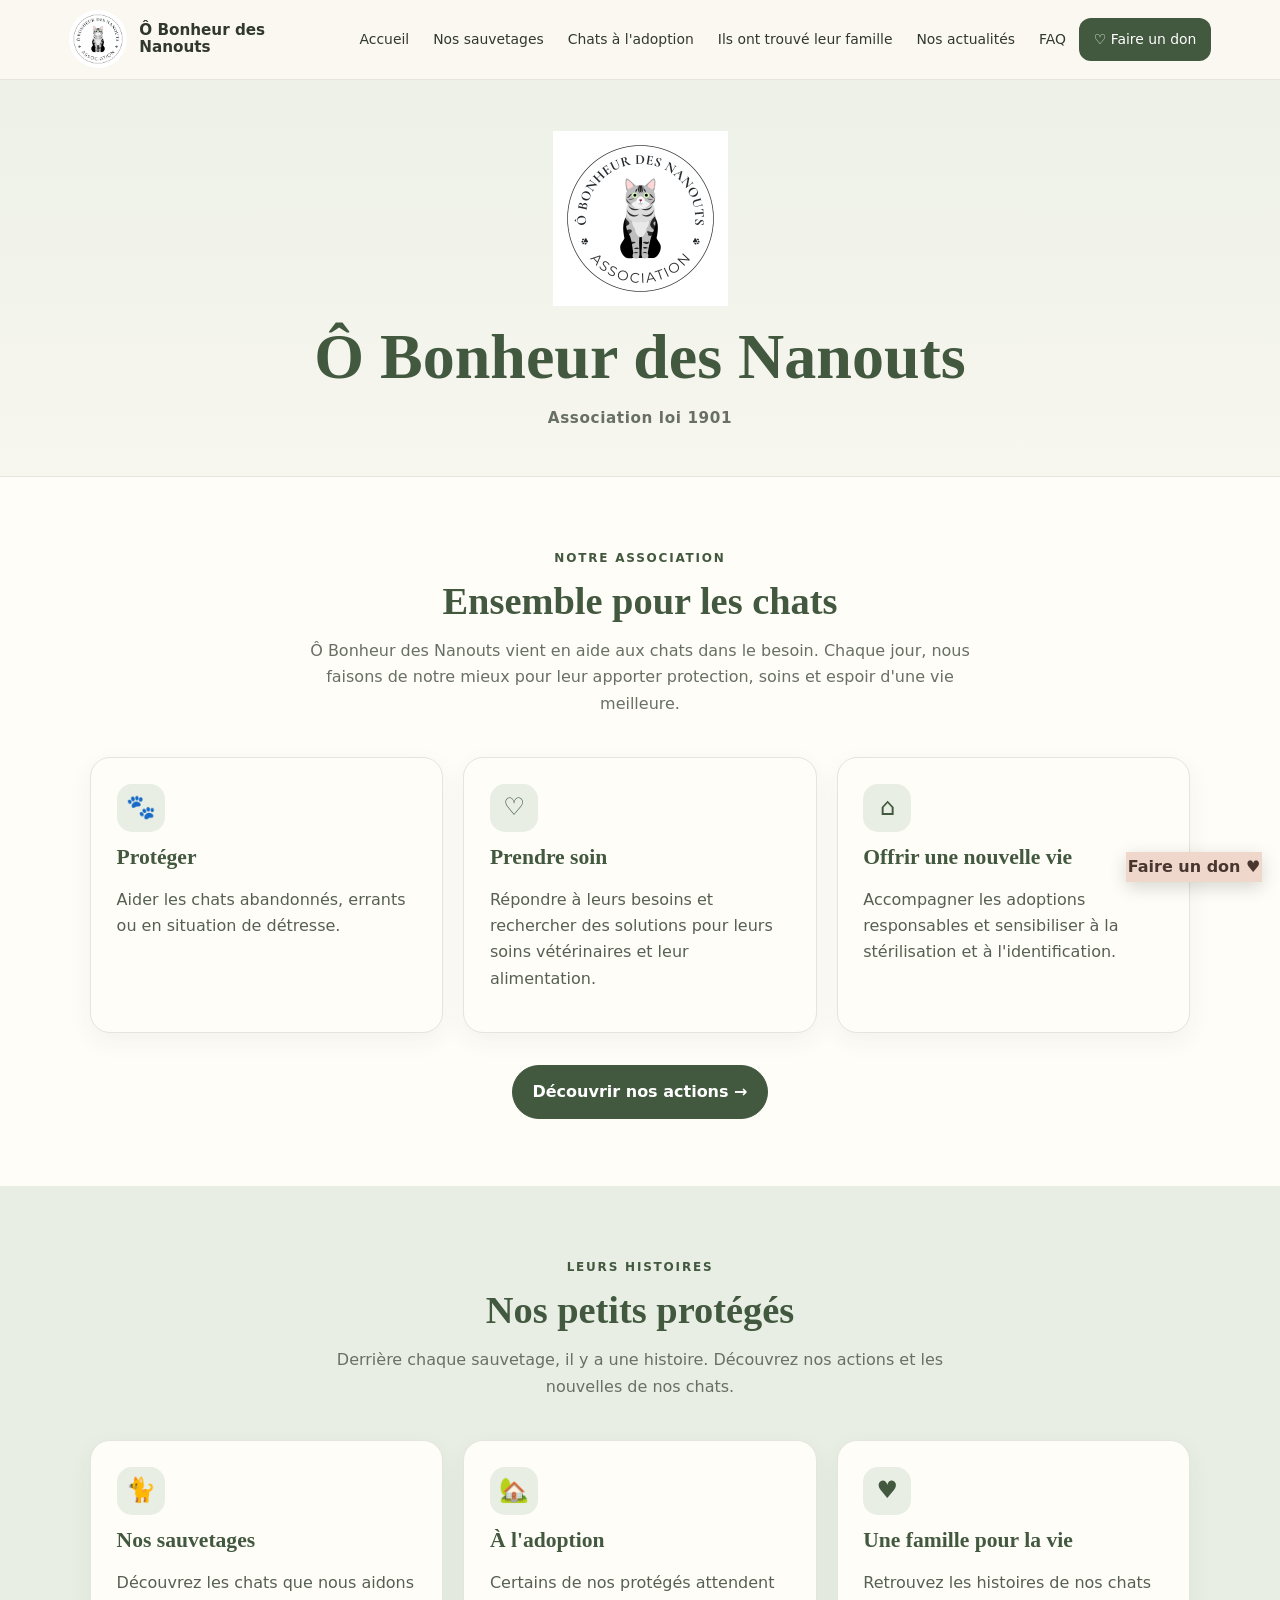
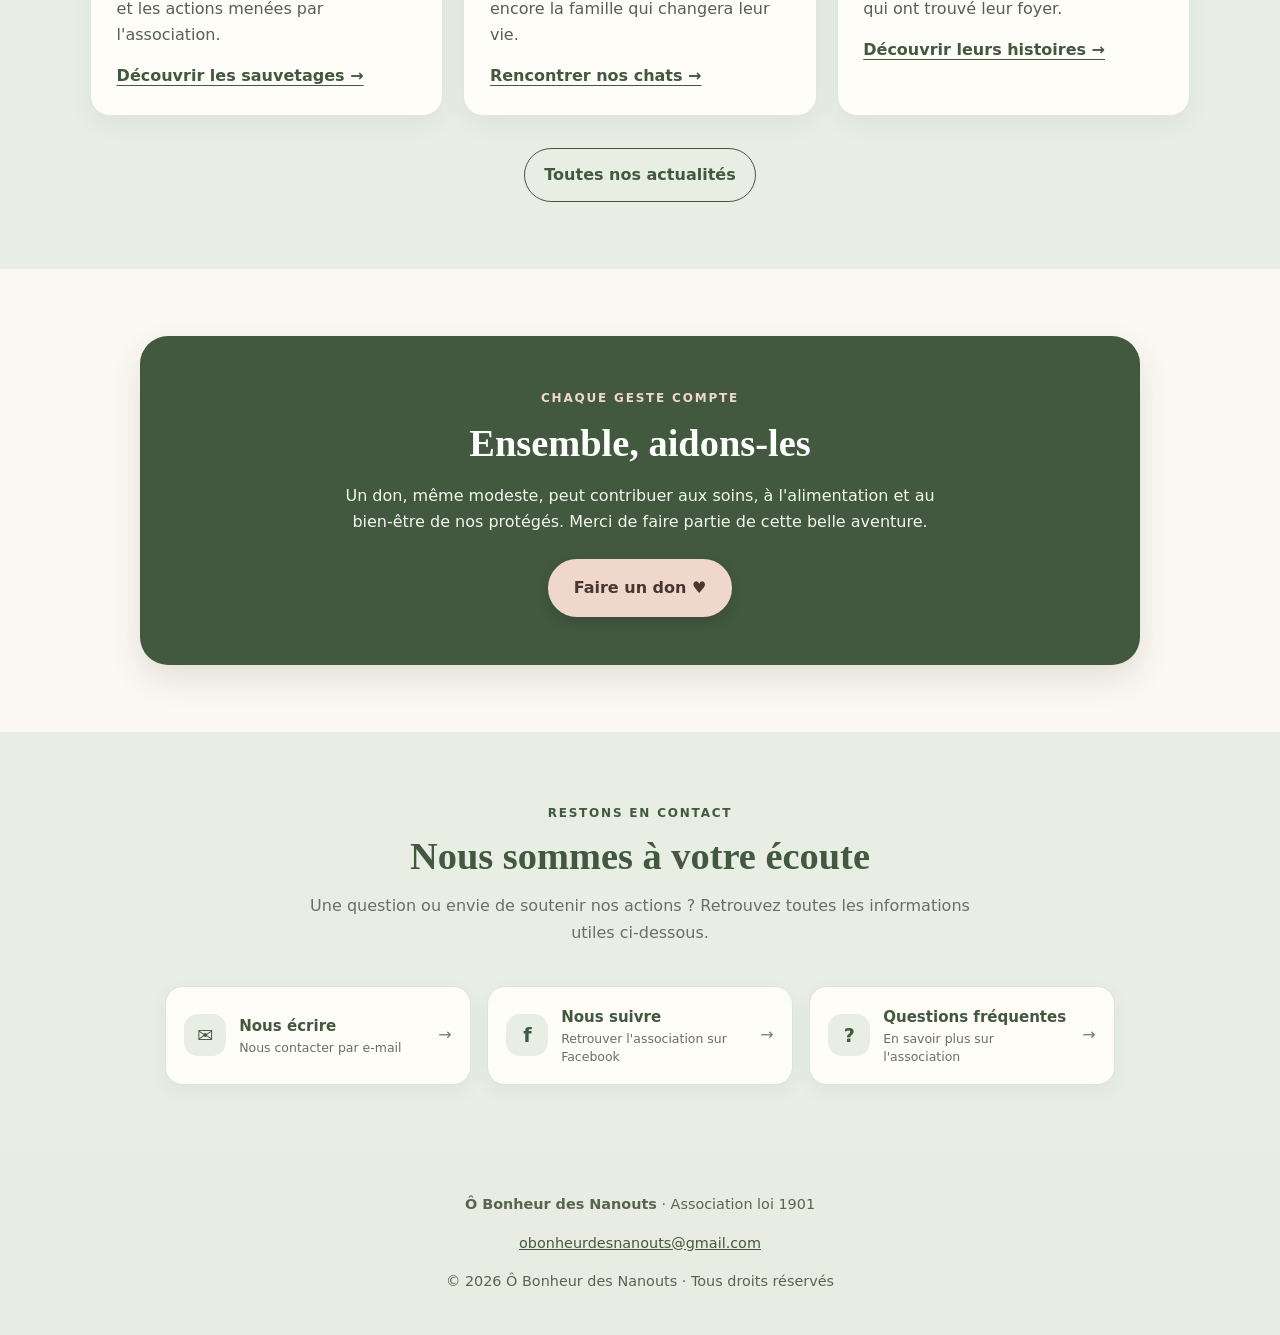
==== index.html @ a9f30c69 "Update index.html" ====
<!DOCTYPE html>
<html lang="fr">
<head>
  <meta charset="UTF-8">
  <meta name="viewport" content="width=device-width, initial-scale=1.0">

  <title>Ô Bonheur des Nanouts | Association loi 1901</title>
  <meta name="description" content="Ô Bonheur des Nanouts, association loi 1901 qui vient en aide aux chats dans le besoin et accompagne les sauvetages et les adoptions.">

  <link rel="stylesheet" href="style.css">

  <!-- Styles réservés à l'intérieur de la page d'accueil -->
  <style>
    /* ACCUEIL */
    #contenu > .hero {
      padding: 3.2rem 1rem 2.8rem;
      background: linear-gradient(180deg, #edf1e7 0%, #f7f6ef 100%);
      border-bottom: 1px solid #e4e5dc;
    }

    #contenu .hero-logo {
      width: min(175px, 42vw);
      aspect-ratio: 1;
      object-fit: contain;
      display: block;
      margin: 0 auto .8rem;
    }

    #contenu .hero h1 {
      margin: .5rem auto .65rem;
    }

    #contenu .association-label {
      margin: 0 auto;
      color: #687064;
      font-size: .95rem;
      font-weight: 600;
      letter-spacing: .04em;
    }

    /* SÉPARATION DES SECTIONS */
    #contenu > #association {
      background: #fffdf8;
    }

    #contenu > .section-soft {
      background: #e8eee4;
    }

    #contenu > .section:not(.section-soft):not(.hero) {
      background: #fbf8f1;
    }

    #contenu > .section {
      position: relative;
      padding: 4.2rem 0;
    }

    /* TITRES */
    #contenu .section-head {
      max-width: 740px;
      margin: 0 auto 2.5rem;
      text-align: center;
    }

    #contenu .section-head h2 {
      margin-top: .45rem;
      margin-bottom: .9rem;
    }

    #contenu .section-head p {
      max-width: 670px;
      margin: 0 auto;
      color: #687064;
    }

    /* CARTES */
    #contenu .grid {
      gap: 1.25rem;
    }

    #contenu .card {
      padding: 1.6rem;
      background: #fffdf8;
      border: 1px solid #e2e6dc;
      border-radius: 20px;
      box-shadow: 0 8px 24px rgba(44, 59, 41, .055);
      transition: transform .2s ease, box-shadow .2s ease;
    }

    #contenu .card:hover {
      transform: translateY(-4px);
      box-shadow: 0 14px 28px rgba(44, 59, 41, .1);
    }

    #contenu .card-icon {
      display: inline-flex;
      align-items: center;
      justify-content: center;
      width: 48px;
      height: 48px;
      margin-bottom: .8rem;
      border-radius: 15px;
      background: #e8eee4;
      color: #42583f;
      font-size: 1.5rem;
    }

    #contenu .card h3 {
      margin-top: 0;
    }

    #contenu .card p {
      margin-bottom: .9rem;
      color: #566052;
    }

    #contenu .card a {
      font-weight: 700;
      text-decoration-thickness: 1px;
      text-underline-offset: 4px;
    }

    /* BOUTONS DES SECTIONS */
    #contenu .actions {
      margin-top: 2rem;
    }

    #contenu .btn {
      text-align: center;
    }

    /* BLOC DES DONS */
    #contenu .donation-box {
      max-width: 1000px;
      margin: 0 auto;
      padding: 3rem 2rem;
      background: #42583f;
      border-radius: 28px;
      box-shadow: 0 14px 32px rgba(44, 59, 41, .12);
    }

    #contenu .donation-box .eyebrow {
      color: #f0d7cc;
    }

    #contenu .donation-box h2 {
      margin-top: .6rem;
      color: #fff;
    }

    #contenu .donation-box p {
      max-width: 650px;
      margin: 0 auto 1.5rem;
      color: #f3f5ef;
    }

    #contenu .donation-box .btn {
      display: inline-flex;
      align-items: center;
      justify-content: center;
      padding: .85rem 1.5rem;
      background: #f0d7cc;
      color: #49372f;
      border: 2px solid #f0d7cc;
      border-radius: 999px;
      font-weight: 800;
      text-decoration: none;
      box-shadow: 0 5px 14px rgba(0, 0, 0, .12);
      transition: background .2s ease, transform .2s ease;
    }

    #contenu .donation-box .btn:hover {
      background: #fff1e9;
      color: #49372f;
      transform: translateY(-2px);
    }

    /* CONTACT */
    #contenu .contact-links {
      display: grid;
      grid-template-columns: repeat(3, minmax(0, 1fr));
      gap: 1rem;
      max-width: 950px;
      margin: 0 auto;
    }

    #contenu .contact-link {
      display: flex;
      align-items: center;
      gap: .8rem;
      min-width: 0;
      padding: 1.15rem;
      background: #fffdf8;
      border: 1px solid #dfe4d9;
      border-radius: 18px;
      color: #30382f;
      text-decoration: none;
      box-shadow: 0 6px 20px rgba(44, 59, 41, .05);
      transition: transform .2s ease, box-shadow .2s ease;
    }

    #contenu .contact-link:hover,
    #contenu .contact-link:focus-visible {
      transform: translateY(-3px);
      box-shadow: 0 12px 25px rgba(44, 59, 41, .1);
    }

    #contenu .contact-icon {
      display: flex;
      align-items: center;
      justify-content: center;
      flex: 0 0 42px;
      width: 42px;
      height: 42px;
      border-radius: 14px;
      background: #e8eee4;
      color: #42583f;
      font-size: 1.2rem;
      font-weight: 800;
    }

    #contenu .contact-text {
      display: flex;
      flex-direction: column;
      min-width: 0;
    }

    #contenu .contact-text strong {
      color: #42583f;
      font-size: .94rem;
    }

    #contenu .contact-text small {
      color: #687064;
      font-size: .78rem;
      line-height: 1.4;
    }

    #contenu .contact-arrow {
      margin-left: auto;
      color: #71866b;
      flex-shrink: 0;
    }

    /* BOUTON DE DON FLOTTANT */
    .floating-donate {
      background: #f0d7cc !important;
      color: #49372f !important;
      border: 2px solid #f0d7cc !important;
      font-weight: 800;
      text-decoration: none;
      box-shadow: 0 5px 18px rgba(0, 0, 0, .16);
    }

    .floating-donate:hover {
      background: #fff1e9 !important;
      color: #49372f !important;
    }

    /* AFFICHAGE SUR TÉLÉPHONE */
    @media (max-width: 750px) {
      #contenu > .section {
        padding: 3.2rem 0;
      }

      #contenu .section-head {
        margin-bottom: 1.8rem;
      }

      #contenu .contact-links {
        grid-template-columns: 1fr;
        max-width: 480px;
      }

      #contenu .contact-link {
        padding: 1rem;
      }

      #contenu .donation-box {
        padding: 2rem 1.1rem;
        border-radius: 22px;
      }

      #contenu .card {
        padding: 1.3rem;
      }
    }

    @media (prefers-reduced-motion: reduce) {
      #contenu .card,
      #contenu .contact-link,
      #contenu .donation-box .btn {
        transition: none;
      }
    }
  </style>
</head>

<body>

  <a class="skip-link" href="#contenu">Aller au contenu</a>

  <!-- EN-TÊTE EXISTANT -->
  <header class="site-header">
    <div class="header-inner">

      <a class="brand" href="index.html" aria-label="Accueil Ô Bonheur des Nanouts">
        <img src="images/logo.png" alt="Logo Ô Bonheur des Nanouts">
        <span>Ô Bonheur des Nanouts</span>
      </a>

      <button
        class="nav-toggle"
        type="button"
        aria-label="Ouvrir le menu"
        aria-expanded="false"
        aria-controls="menu-principal">
        ☰ Menu
      </button>

      <nav class="main-nav" id="menu-principal" aria-label="Menu principal">
        <a href="index.html" aria-current="page">Accueil</a>
        <a href="sauvetages.html">Nos sauvetages</a>
        <a href="adoption.html">Chats à l'adoption</a>
        <a href="familles.html">Ils ont trouvé leur famille</a>
        <a href="actualites.html">Nos actualités</a>
        <a href="faq.html">FAQ</a>
 <a class="nav-donate" href="faire-un-don.html">♡ Faire un don</a>
      </nav>

    </div>
  </header>

  <!-- CONTENU DE LA PAGE D'ACCUEIL -->
  <main id="contenu">

    <!-- ACCUEIL -->
    <section class="hero">
      <div class="container">

        <img
          class="hero-logo"
          src="images/logo.png"
          alt="Logo de Ô Bonheur des Nanouts">

        <h1>Ô Bonheur des Nanouts</h1>

        <p class="association-label">Association loi 1901</p>

      </div>
    </section>

    <!-- PRÉSENTATION -->
    <section class="section" id="association">
      <div class="container">

        <div class="section-head">
          <span class="eyebrow">Notre association</span>
          <h2>Ensemble pour les chats</h2>
          <p>
            Ô Bonheur des Nanouts vient en aide aux chats dans le besoin.
            Chaque jour, nous faisons de notre mieux pour leur apporter
            protection, soins et espoir d'une vie meilleure.
          </p>
        </div>

        <div class="grid">

          <article class="card">
            <div class="card-icon" aria-hidden="true">🐾</div>
            <h3>Protéger</h3>
            <p>
              Aider les chats abandonnés, errants ou en situation de détresse.
            </p>
          </article>

          <article class="card">
            <div class="card-icon" aria-hidden="true">♡</div>
            <h3>Prendre soin</h3>
            <p>
              Répondre à leurs besoins et rechercher des solutions pour
              leurs soins vétérinaires et leur alimentation.
            </p>
          </article>

          <article class="card">
            <div class="card-icon" aria-hidden="true">⌂</div>
            <h3>Offrir une nouvelle vie</h3>
            <p>
              Accompagner les adoptions responsables et sensibiliser
              à la stérilisation et à l'identification.
            </p>
          </article>

        </div>

        <div class="actions">
          <a class="btn btn-primary" href="sauvetages.html">
            Découvrir nos actions →
          </a>
        </div>

      </div>
    </section>

    <!-- NOS CHATS -->
    <section class="section section-soft">
      <div class="container">

        <div class="section-head">
          <span class="eyebrow">Leurs histoires</span>
          <h2>Nos petits protégés</h2>
          <p>
            Derrière chaque sauvetage, il y a une histoire.
            Découvrez nos actions et les nouvelles de nos chats.
          </p>
        </div>

        <div class="grid">

          <article class="card">
            <div class="card-icon" aria-hidden="true">🐈</div>
            <h3>Nos sauvetages</h3>
            <p>
              Découvrez les chats que nous aidons et les actions
              menées par l'association.
            </p>
            <a href="sauvetages.html">Découvrir les sauvetages →</a>
          </article>

          <article class="card">
            <div class="card-icon" aria-hidden="true">🏡</div>
            <h3>À l'adoption</h3>
            <p>
              Certains de nos protégés attendent encore la famille
              qui changera leur vie.
            </p>
            <a href="adoption.html">Rencontrer nos chats →</a>
          </article>

          <article class="card">
            <div class="card-icon" aria-hidden="true">♥</div>
            <h3>Une famille pour la vie</h3>
            <p>
              Retrouvez les histoires de nos chats qui ont trouvé
              leur foyer.
            </p>
            <a href="familles.html">Découvrir leurs histoires →</a>
          </article>

        </div>

        <div class="actions">
          <a class="btn btn-secondary" href="actualites.html">
            Toutes nos actualités
          </a>
        </div>

      </div>
    </section>

    <!-- DONS -->
    <section class="section">
      <div class="container">

        <div class="donation-box">
          <span class="eyebrow">Chaque geste compte</span>

          <h2>Ensemble, aidons-les</h2>

          <p>
            Un don, même modeste, peut contribuer aux soins,
            à l'alimentation et au bien-être de nos protégés.
            Merci de faire partie de cette belle aventure.
          </p>

          <a class="btn" href="faire-un-don.html">
            Faire un don ♥
          </a>
        </div>

      </div>
    </section>

    <!-- CONTACT -->
    <section class="section section-soft" id="contact">
      <div class="container">

        <div class="section-head">
          <span class="eyebrow">Restons en contact</span>
          <h2>Nous sommes à votre écoute</h2>
          <p>
            Une question ou envie de soutenir nos actions ?
            Retrouvez toutes les informations utiles ci-dessous.
          </p>
        </div>

        <div class="contact-links">

          <a class="contact-link" href="mailto:obonheurdesnanouts@gmail.com">
            <span class="contact-icon" aria-hidden="true">✉</span>
            <span class="contact-text">
              <strong>Nous écrire</strong>
              <small>Nous contacter par e-mail</small>
            </span>
            <span class="contact-arrow" aria-hidden="true">→</span>
          </a>

          <a
            class="contact-link"
            href="https://www.facebook.com/share/19uXb3B98p/"
            target="_blank"
            rel="noopener noreferrer">
            <span class="contact-icon" aria-hidden="true">f</span>
            <span class="contact-text">
              <strong>Nous suivre</strong>
              <small>Retrouver l'association sur Facebook</small>
            </span>
            <span class="contact-arrow" aria-hidden="true">→</span>
          </a>

          <a class="contact-link" href="faq.html">
            <span class="contact-icon" aria-hidden="true">?</span>
            <span class="contact-text">
              <strong>Questions fréquentes</strong>
              <small>En savoir plus sur l'association</small>
            </span>
            <span class="contact-arrow" aria-hidden="true">→</span>
          </a>

        </div>

      </div>
    </section>

  </main>

  <!-- PIED DE PAGE EXISTANT -->
  <footer class="site-footer">
    <div class="footer-inner">

      <p>
        <strong>Ô Bonheur des Nanouts</strong> · Association loi 1901
      </p>

      <p>
        <a href="mailto:obonheurdesnanouts@gmail.com">
          obonheurdesnanouts@gmail.com
        </a>
      </p>

      <p>
        © <span id="annee"></span> Ô Bonheur des Nanouts · Tous droits réservés
      </p>

    </div>
  </footer>

  <!-- BOUTON DE DON FLOTTANT -->
  <a class="floating-donate" href="faire-un-don.html">
    Faire un don ♥
  </a>

  <!-- SCRIPTS EXISTANTS -->
  <script src="script.js"></script>

 

</body>
</html>
---- style.css ----
:root{--sage:#71866b;--sage-dark:#42583f;--sage-light:#e8eee4;--cream:#fbf8f1;--paper:#fffdf8;--ink:#30382f;--muted:#687064;--rose:#d8b9aa;--line:#e4e5dc;--shadow:0 12px 35px rgba(44,59,41,.08);--radius:22px}
*{box-sizing:border-box}html{scroll-behavior:smooth;scroll-padding-top:100px}body{margin:0;background:var(--cream);color:var(--ink);font-family:system-ui,-apple-system,BlinkMacSystemFont,"Segoe UI",sans-serif;line-height:1.65}a{color:var(--sage-dark)}img{max-width:100%;height:auto}button,a{ -webkit-tap-highlight-color:transparent}.skip-link{position:absolute;left:-9999px;top:auto}.skip-link:focus{left:1rem;top:1rem;z-index:999;background:white;padding:.7rem}
.site-header{position:sticky;top:0;z-index:100;background:rgba(251,248,241,.96);backdrop-filter:blur(12px);border-bottom:1px solid var(--line)}.header-inner{max-width:1180px;margin:auto;padding:.65rem 1.2rem;display:flex;align-items:center;gap:1rem;justify-content:space-between}.brand{display:flex;align-items:center;gap:.75rem;text-decoration:none;color:var(--ink);font-weight:800;min-width:0}.brand img{width:58px;height:58px;object-fit:contain;border-radius:50%}.brand span{line-height:1.15;font-size:.95rem;max-width:180px}.nav-toggle{display:none;border:1px solid var(--line);background:var(--paper);padding:.6rem .8rem;border-radius:12px;font-size:1rem;color:var(--ink)}.main-nav{display:flex;align-items:center;gap:.2rem;flex-wrap:wrap;justify-content:flex-end}.main-nav a{font-size:.87rem;text-decoration:none;color:var(--ink);padding:.55rem .65rem;border-radius:12px;white-space:nowrap}.main-nav a:hover,.main-nav a:focus{background:var(--sage-light);color:var(--sage-dark)}.main-nav .nav-donate{background:var(--sage-dark);color:white;padding:.65rem .9rem}.main-nav .nav-donate:hover{background:var(--sage)}
main{min-height:60vh}.container{width:min(1100px,calc(100% - 2.4rem));margin-inline:auto}.hero{text-align:center;padding:4.2rem 1rem 3.4rem;background:radial-gradient(ellipse at top,#eef1e7 0%,var(--cream) 67%)}.hero-logo{width:min(210px,48vw);aspect-ratio:1;object-fit:contain;margin:0 auto 1rem;display:block}.eyebrow{text-transform:uppercase;letter-spacing:.15em;font-size:.75rem;font-weight:800;color:var(--sage-dark)}h1,h2,h3{line-height:1.2;color:var(--sage-dark);font-family:Georgia,"Times New Roman",serif}h1{font-size:clamp(2.2rem,5vw,4.1rem);margin:.55rem auto 1rem;max-width:900px}h2{font-size:clamp(1.7rem,3vw,2.5rem);margin:0 0 1rem}h3{font-size:1.35rem;margin:.3rem 0 .7rem}.tagline{font-family:Georgia,serif;font-size:clamp(1.1rem,2vw,1.45rem);font-style:italic;color:#6b7863;margin:0 auto 1rem}.lead{font-size:1.08rem;max-width:760px;margin:0 auto 1.5rem;color:#515b4e}.actions{display:flex;gap:.8rem;justify-content:center;flex-wrap:wrap}.btn{display:inline-flex;align-items:center;justify-content:center;gap:.45rem;text-decoration:none;border:1px solid var(--sage-dark);border-radius:999px;padding:.8rem 1.2rem;font-weight:750;transition:transform .2s,background .2s;cursor:pointer}.btn:hover{transform:translateY(-2px)}.btn-primary{background:var(--sage-dark);color:white}.btn-primary:hover{background:var(--sage)}.btn-secondary{background:transparent;color:var(--sage-dark)}.section{padding:4rem 0}.section-soft{background:#f0f1e8}.section-head{text-align:center;max-width:760px;margin:0 auto 2rem}.section-head p{color:var(--muted)}.grid{display:grid;grid-template-columns:repeat(3,minmax(0,1fr));gap:1.2rem}.card{background:var(--paper);border:1px solid var(--line);border-radius:var(--radius);padding:1.35rem;box-shadow:var(--shadow);min-width:0}.card p{color:#566052}.card-icon{font-size:1.7rem;margin-bottom:.35rem}.paw-divider{text-align:center;color:#a5b19c;letter-spacing:.7rem;font-size:1.1rem;padding:0 0 1.1rem}.split{display:grid;grid-template-columns:1.05fr .95fr;gap:2rem;align-items:center}.highlight{background:var(--sage-light);border-radius:var(--radius);padding:2rem}.donation-box{background:var(--sage-dark);color:white;padding:2.4rem;border-radius:28px;text-align:center}.donation-box h2,.donation-box h3{color:white}.donation-box p{max-width:720px;margin:0 auto 1.2rem;color:#f3f5ef}.donation-box .btn-primary{background:#fff;color:var(--sage-dark);border-color:#fff}.note{font-size:.9rem;color:var(--muted)}.placeholder{border:1px dashed #b7c1ae;border-radius:16px;padding:1.2rem;background:#f8f8f1;color:#65715e;text-align:center}.partner-grid{display:grid;grid-template-columns:repeat(4,1fr);gap:1rem}.partner-placeholder{border:1px dashed #b7c1ae;border-radius:16px;background:var(--paper);min-height:115px;display:grid;place-items:center;text-align:center;padding:1rem;color:#778270}.page-hero{padding:3.2rem 0 2.3rem;text-align:center;background:linear-gradient(180deg,#edf1e7,var(--cream))}.page-hero h1{font-size:clamp(2.1rem,4vw,3.2rem)}.content{max-width:900px;margin:auto}.content p{margin:.75rem 0}.cat-grid{display:grid;grid-template-columns:repeat(3,minmax(0,1fr));gap:1.2rem}.cat-card{background:var(--paper);border:1px solid var(--line);border-radius:22px;overflow:hidden;box-shadow:var(--shadow)}.cat-photo{width:100%;aspect-ratio:4/3;object-fit:cover;background:#edf0e7;display:grid;place-items:center;color:#75816e}.cat-photo.placeholder-photo{display:flex;align-items:center;justify-content:center;font-size:3rem}.cat-body{padding:1.2rem}.status{display:inline-block;border-radius:999px;padding:.25rem .7rem;font-size:.78rem;font-weight:800;background:#e5eee1;color:#3f663a}.status.pending{background:#f7edda;color:#866127}.status.adopted{background:#f2e4df;color:#80574b}.cat-actions{display:flex;gap:.5rem;flex-wrap:wrap;margin-top:1rem}.cat-actions .btn{font-size:.86rem;padding:.6rem .85rem}.story{display:grid;grid-template-columns:220px 1fr;gap:1.3rem;align-items:start;margin:1.3rem 0;padding:1.3rem;background:var(--paper);border:1px solid var(--line);border-radius:22px}.story .cat-photo{border-radius:15px}.story blockquote{margin:1rem 0 0;border-left:3px solid var(--rose);padding-left:1rem;color:var(--sage-dark);font-style:italic}.news-card{margin:1rem 0;padding:1.3rem 1.4rem;border-radius:18px;background:var(--paper);border:1px solid var(--line)}.news-date{font-size:.8rem;text-transform:uppercase;letter-spacing:.08em;color:var(--sage)}.faq details{background:var(--paper);border:1px solid var(--line);border-radius:15px;padding:1rem 1.2rem;margin:.7rem 0}.faq summary{font-weight:750;cursor:pointer;color:var(--sage-dark)}.faq details p{margin-bottom:0}.contact-list{display:flex;gap:.8rem;flex-wrap:wrap;justify-content:center}.site-footer{background:#e9ece2;padding:1.7rem 1rem;text-align:center;color:#596452;font-size:.9rem}.site-footer a{color:var(--sage-dark)}.footer-inner{max-width:1100px;margin:auto}.floating-donate{position:fixed;right:1.1rem;bottom:1.1rem;z-index:90;box-shadow:0 8px 22px rgba(35,53,32,.24);background:var(--sage-dark);color:white;border:2px solid rgba(255,255,255,.8)}.reveal{opacity:0;transform:translateY(12px);transition:opacity .65s ease,transform .65s ease}.reveal.visible{opacity:1;transform:none}.photo-modal{position:fixed;inset:0;z-index:200;background:rgba(20,27,19,.88);display:none;align-items:center;justify-content:center;padding:2rem}.photo-modal.open{display:flex}.photo-modal img{max-width:min(100%,1000px);max-height:85vh;object-fit:contain;border-radius:12px}.photo-modal button{position:absolute;top:1rem;right:1rem;background:white;border:0;border-radius:50%;width:44px;height:44px;font-size:1.5rem;cursor:pointer}.mobile-only{display:none}
@media(max-width:1050px){.header-inner{flex-wrap:wrap}.nav-toggle{display:block;margin-left:auto}.main-nav{display:none;width:100%;flex-direction:column;align-items:stretch;padding:.4rem 0 .6rem}.main-nav.open{display:flex}.main-nav a{padding:.75rem 1rem}.brand span{max-width:220px}.grid{grid-template-columns:repeat(2,minmax(0,1fr))}}
@media(max-width:700px){.container{width:min(100% - 1.3rem,1100px)}.hero{padding:3rem .7rem 2.6rem}.section{padding:3rem 0}.grid,.cat-grid,.split{grid-template-columns:1fr}.partner-grid{grid-template-columns:repeat(2,1fr)}.story{grid-template-columns:1fr}.story .cat-photo{max-width:100%;aspect-ratio:16/9}.brand img{width:48px;height:48px}.brand span{font-size:.85rem;max-width:170px}.floating-donate{right:.65rem;bottom:.65rem;padding:.72rem 1rem}.donation-box{padding:1.6rem 1rem}.section-head{text-align:left}.section-head.center{text-align:center}}
@media(prefers-reduced-motion:reduce){html{scroll-behavior:auto}.reveal{opacity:1;transform:none;transition:none}*{transition:none!important}}
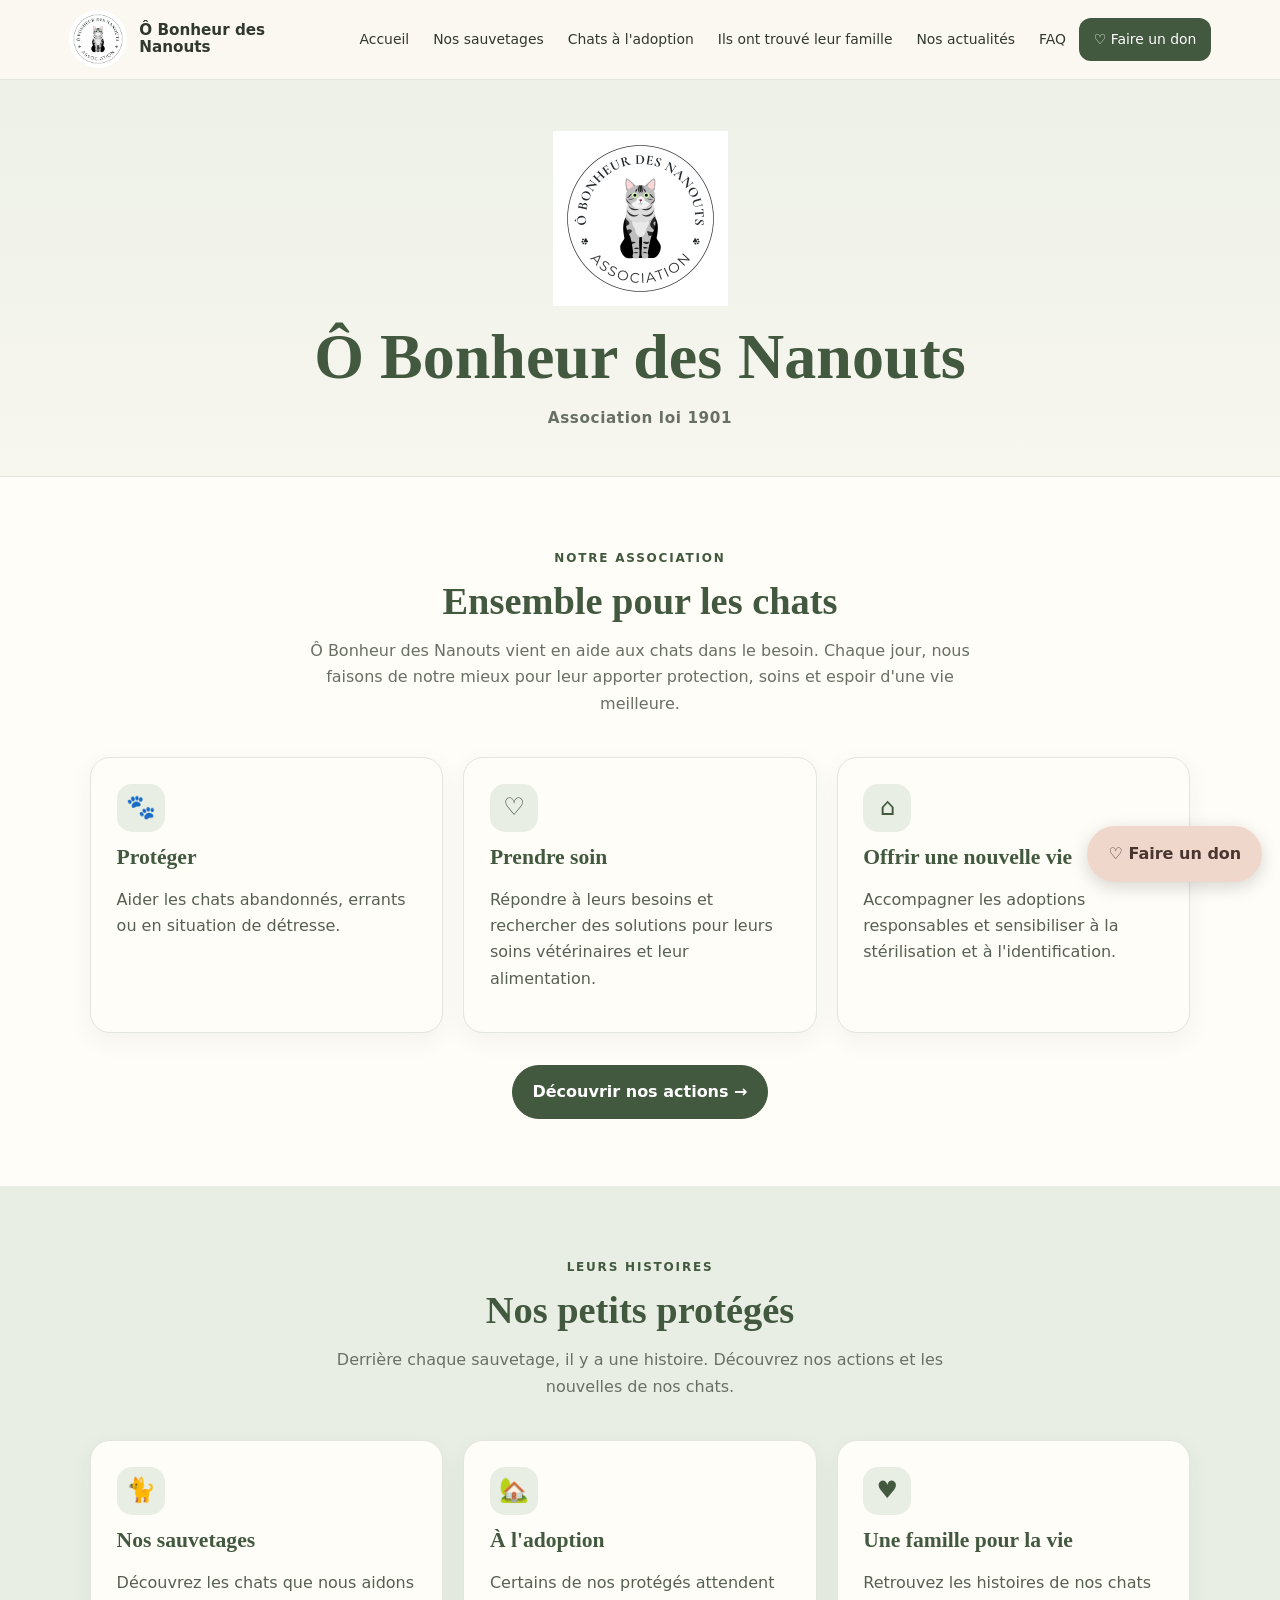
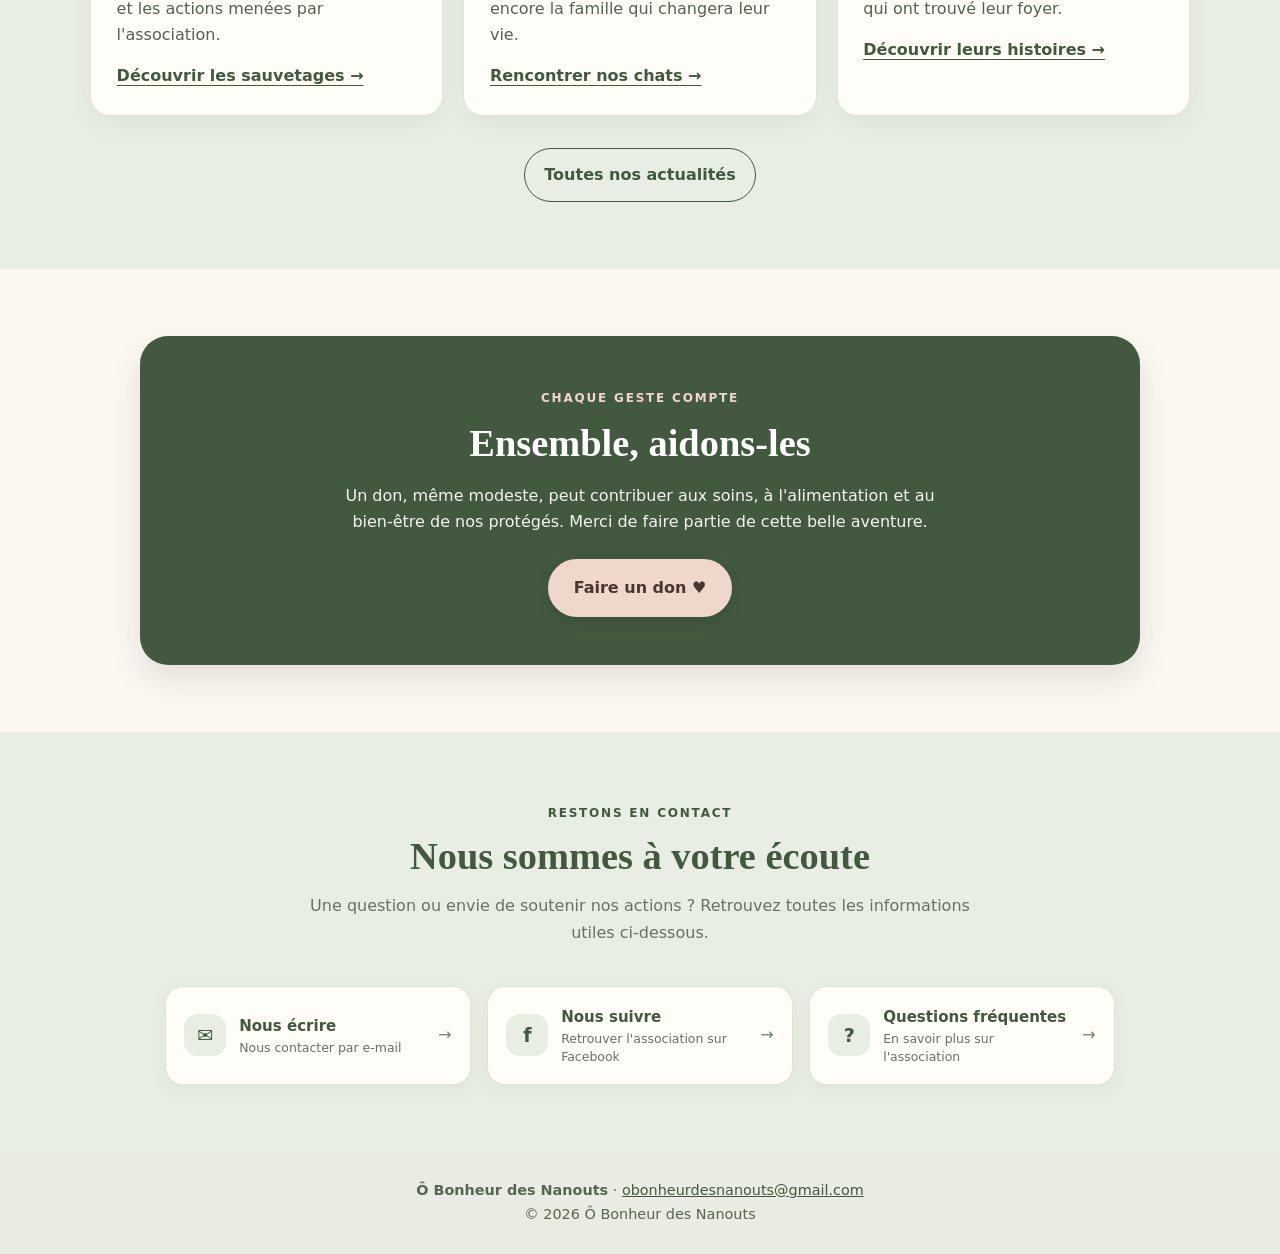
==== commit 88830a74: "Update footer and add donation button" ====
--- a/index.html
+++ b/index.html
@@ -538,30 +538,9 @@
   </main>
 
   <!-- PIED DE PAGE EXISTANT -->
-  <footer class="site-footer">
-    <div class="footer-inner">
-
-      <p>
-        <strong>Ô Bonheur des Nanouts</strong> · Association loi 1901
-      </p>
-
-      <p>
-        <a href="mailto:obonheurdesnanouts@gmail.com">
-          obonheurdesnanouts@gmail.com
-        </a>
-      </p>
-
-      <p>
-        © <span id="annee"></span> Ô Bonheur des Nanouts · Tous droits réservés
-      </p>
-
-    </div>
-  </footer>
-
-  <!-- BOUTON DE DON FLOTTANT -->
-  <a class="floating-donate" href="faire-un-don.html">
-    Faire un don ♥
-  </a>
+<footer class="site-footer"><div class="footer-inner"><strong>Ô Bonheur des Nanouts</strong> · <a href="mailto:obonheurdesnanouts@gmail.com">obonheurdesnanouts@gmail.com</a><br><span>© <span id="year">2026</span> Ô Bonheur des Nanouts</span></div></footer>
+<a class="btn floating-donate" href="faire-un-don.html" aria-label="Faire un don">♡ Faire un don</a>
+<div class="photo-modal" aria-hidden="true" role="dialog" aria-label="Photo agrandie"><button type="button" aria-label="Fermer la photo">×</button><img src="" alt=""></div>
 
   <!-- SCRIPTS EXISTANTS -->
   <script src="script.js"></script>
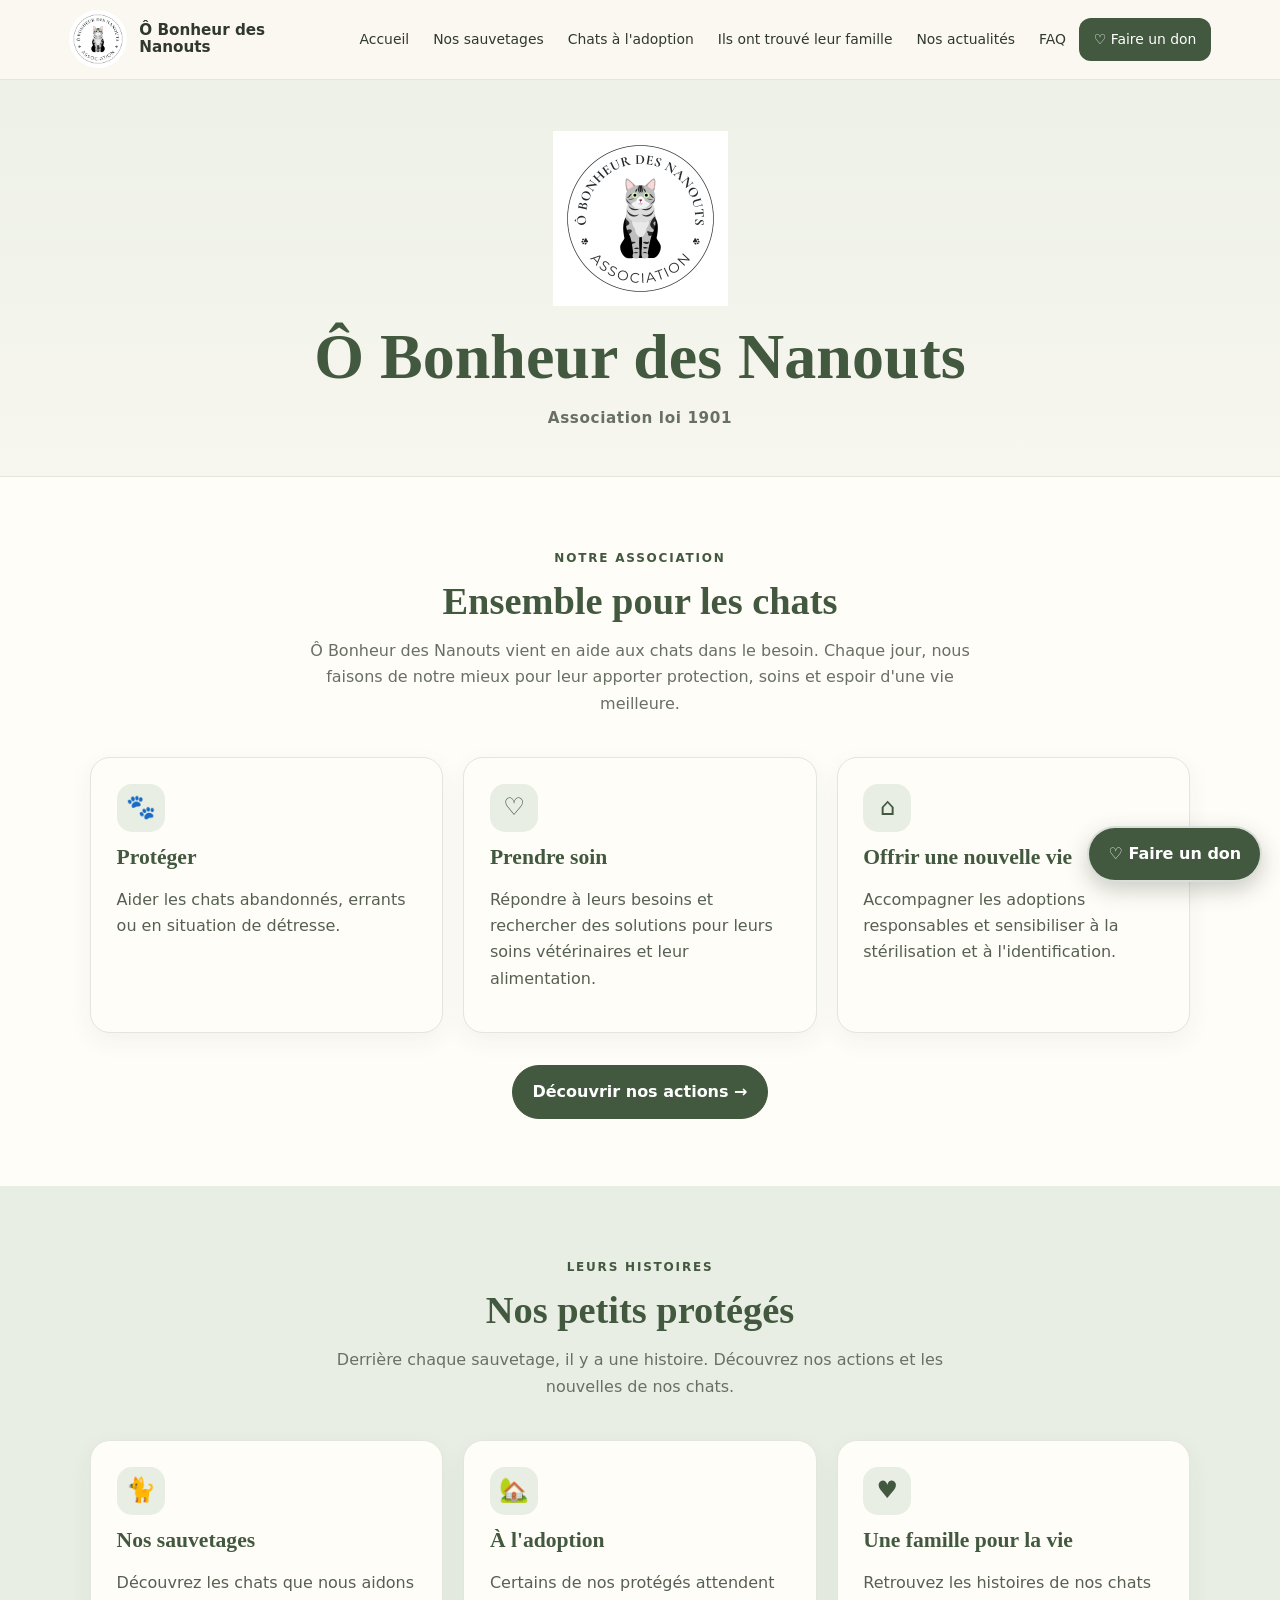
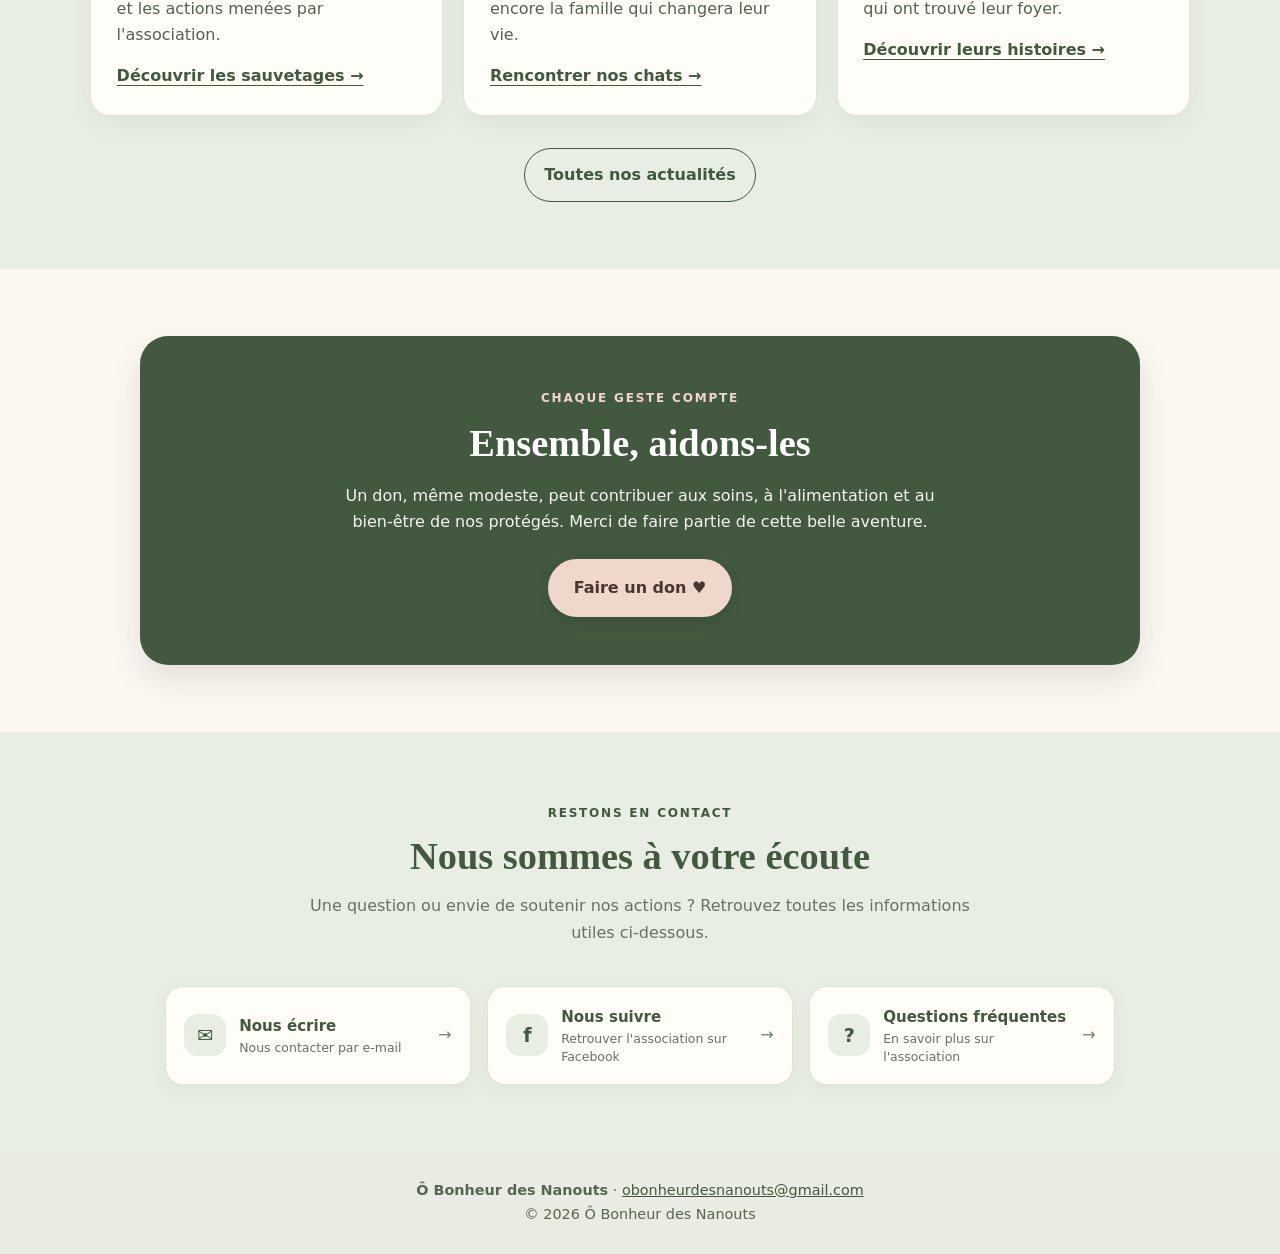
==== commit f8e669af: "Delete floating donate button styles Removed styles for floating donate button." ====
--- a/index.html
+++ b/index.html
@@ -244,15 +244,7 @@
       flex-shrink: 0;
     }
 
-    /* BOUTON DE DON FLOTTANT */
-    .floating-donate {
-      background: #f0d7cc !important;
-      color: #49372f !important;
-      border: 2px solid #f0d7cc !important;
-      font-weight: 800;
-      text-decoration: none;
-      box-shadow: 0 5px 18px rgba(0, 0, 0, .16);
-    }
+
 
     .floating-donate:hover {
       background: #fff1e9 !important;
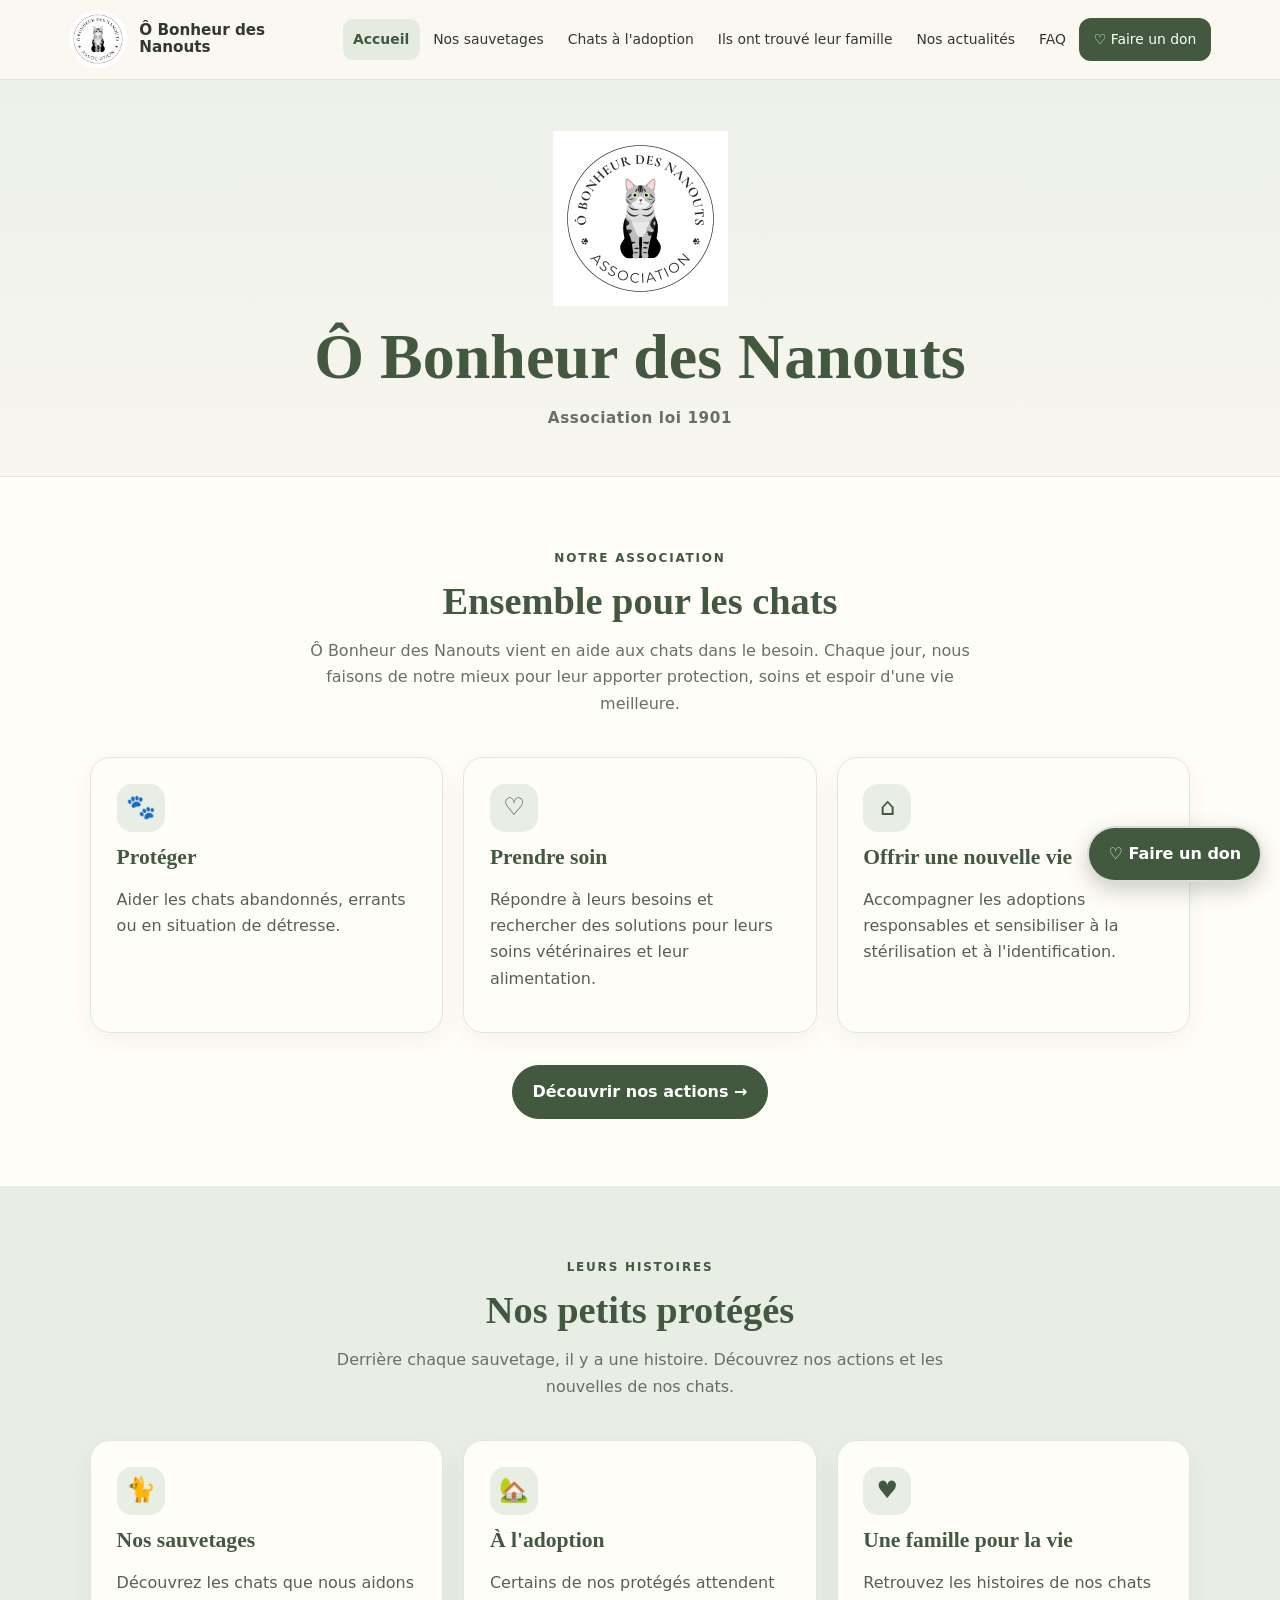
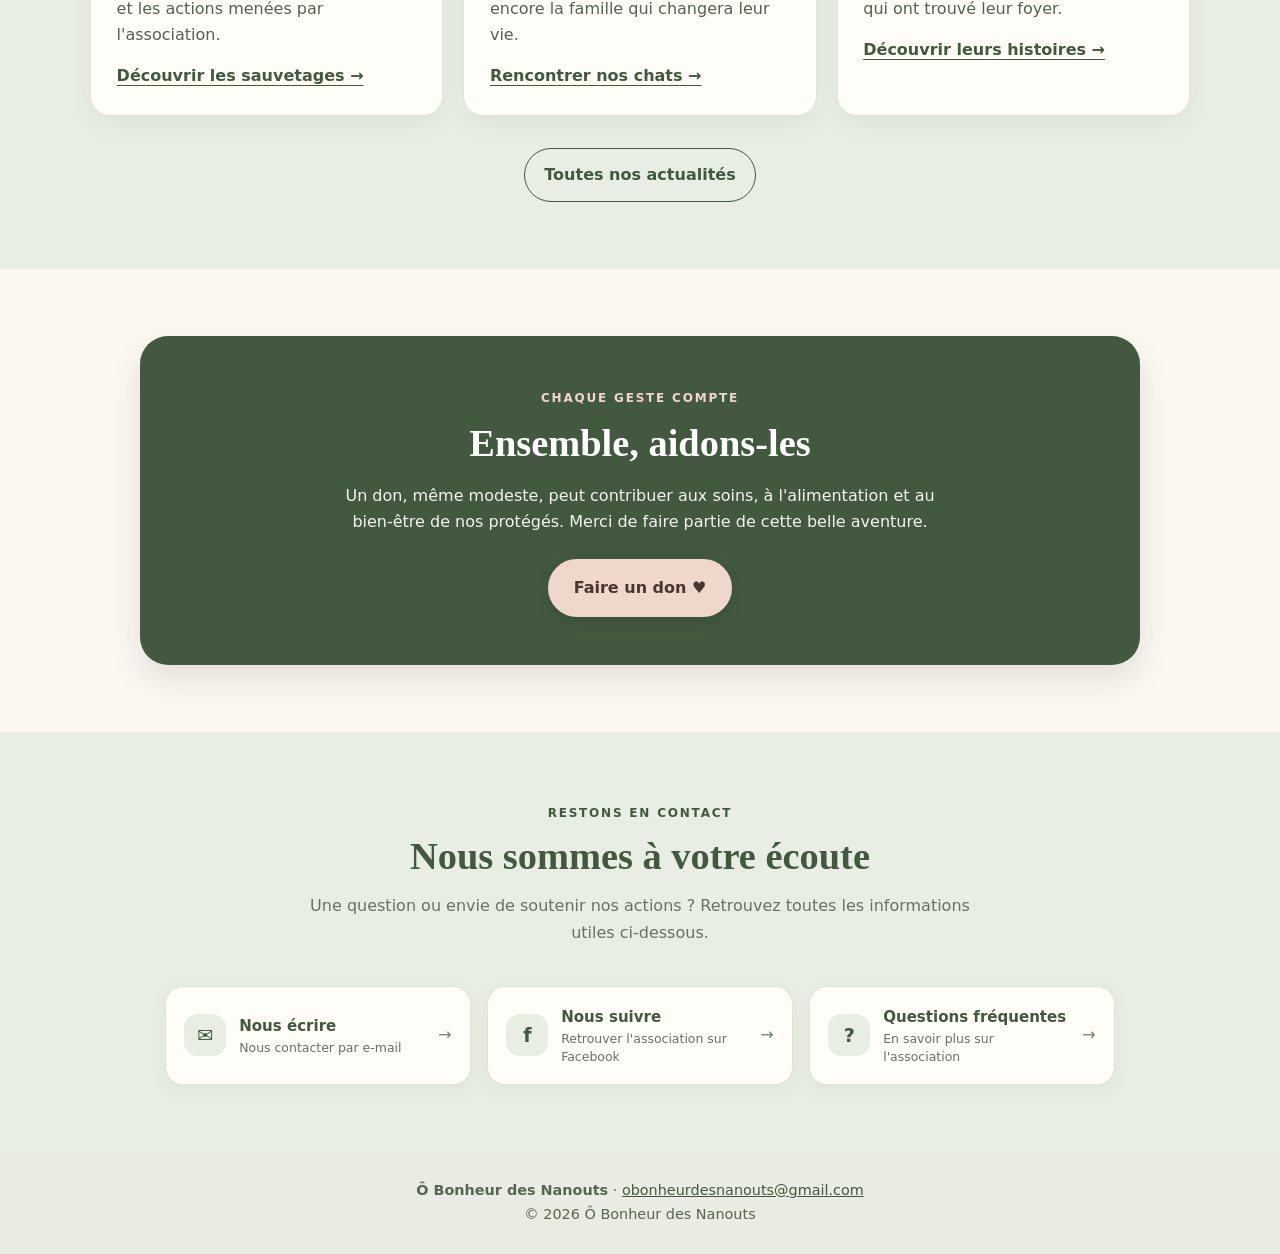
==== commit 1c7ac85b: "Fix duplicate link for 'Accueil' in navigation" ====
--- a/index.html
+++ b/index.html
@@ -7,7 +7,7 @@
 
   <title>Ô Bonheur des Nanouts | Association loi 1901</title>
   <meta name="description" content="Ô Bonheur des Nanouts, association loi 1901 qui vient en aide aux chats dans le besoin et accompagne les sauvetages et les adoptions.">
-
+<meta name="theme-color" content="#71866b">
   <link rel="stylesheet" href="style.css">
 
   <!-- Styles réservés à l'intérieur de la page d'accueil -->
@@ -313,7 +313,7 @@
       </button>
 
       <nav class="main-nav" id="menu-principal" aria-label="Menu principal">
-        <a href="index.html" aria-current="page">Accueil</a>
+<a href="index.html" aria-current="page">Accueil</a>
         <a href="sauvetages.html">Nos sauvetages</a>
         <a href="adoption.html">Chats à l'adoption</a>
         <a href="familles.html">Ils ont trouvé leur famille</a>
--- a/style.css
+++ b/style.css
@@ -5,3 +5,18 @@
 @media(max-width:1050px){.header-inner{flex-wrap:wrap}.nav-toggle{display:block;margin-left:auto}.main-nav{display:none;width:100%;flex-direction:column;align-items:stretch;padding:.4rem 0 .6rem}.main-nav.open{display:flex}.main-nav a{padding:.75rem 1rem}.brand span{max-width:220px}.grid{grid-template-columns:repeat(2,minmax(0,1fr))}}
 @media(max-width:700px){.container{width:min(100% - 1.3rem,1100px)}.hero{padding:3rem .7rem 2.6rem}.section{padding:3rem 0}.grid,.cat-grid,.split{grid-template-columns:1fr}.partner-grid{grid-template-columns:repeat(2,1fr)}.story{grid-template-columns:1fr}.story .cat-photo{max-width:100%;aspect-ratio:16/9}.brand img{width:48px;height:48px}.brand span{font-size:.85rem;max-width:170px}.floating-donate{right:.65rem;bottom:.65rem;padding:.72rem 1rem}.donation-box{padding:1.6rem 1rem}.section-head{text-align:left}.section-head.center{text-align:center}}
 @media(prefers-reduced-motion:reduce){html{scroll-behavior:auto}.reveal{opacity:1;transform:none;transition:none}*{transition:none!important}}
+
+
+/* Mise en évidence de la page actuellement ouverte */
+.main-nav a[aria-current="page"] {
+  background-color: #e3ecdf;
+  color: #40583d;
+  font-weight: 700;
+  border-radius: 10px;
+}
+
+/* Effet au survol, sans masquer la page active */
+.main-nav a[aria-current="page"]:hover {
+  background-color: #d5e3cf;
+  color: #30472e;
+}
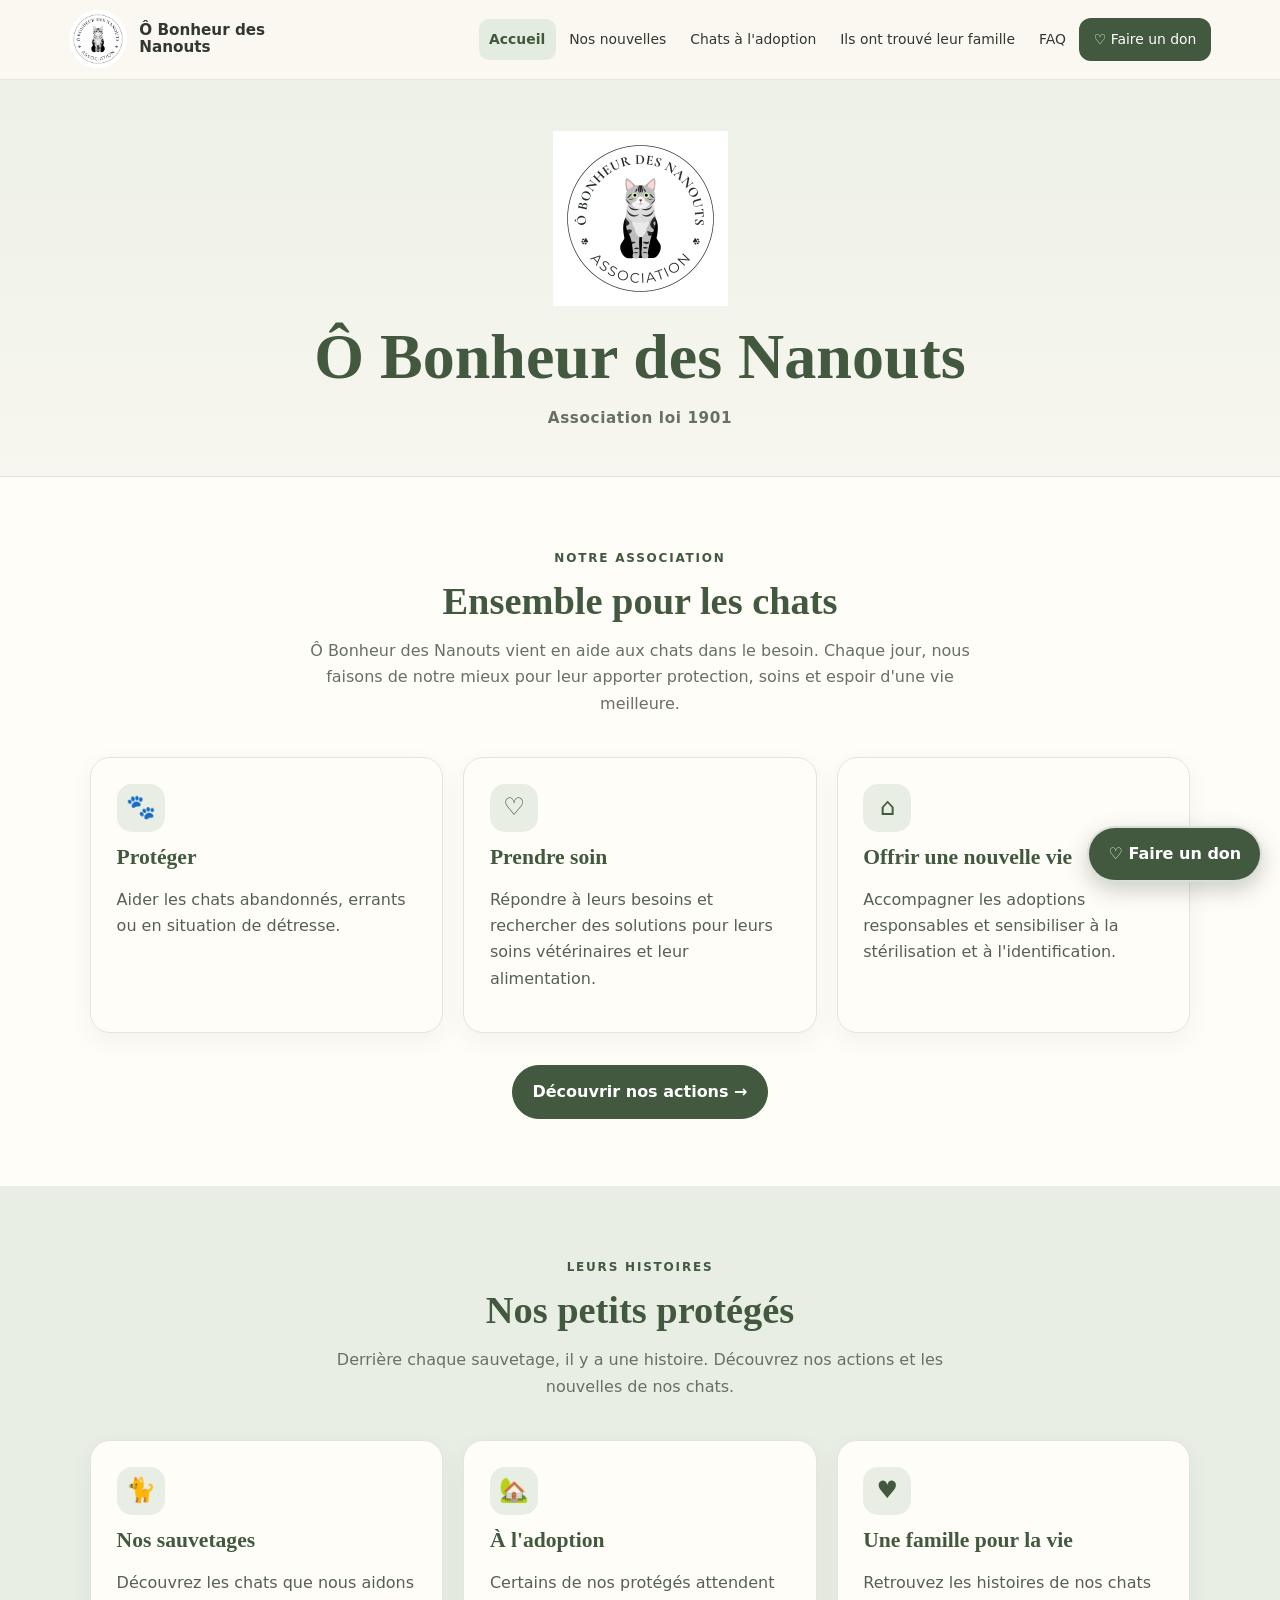
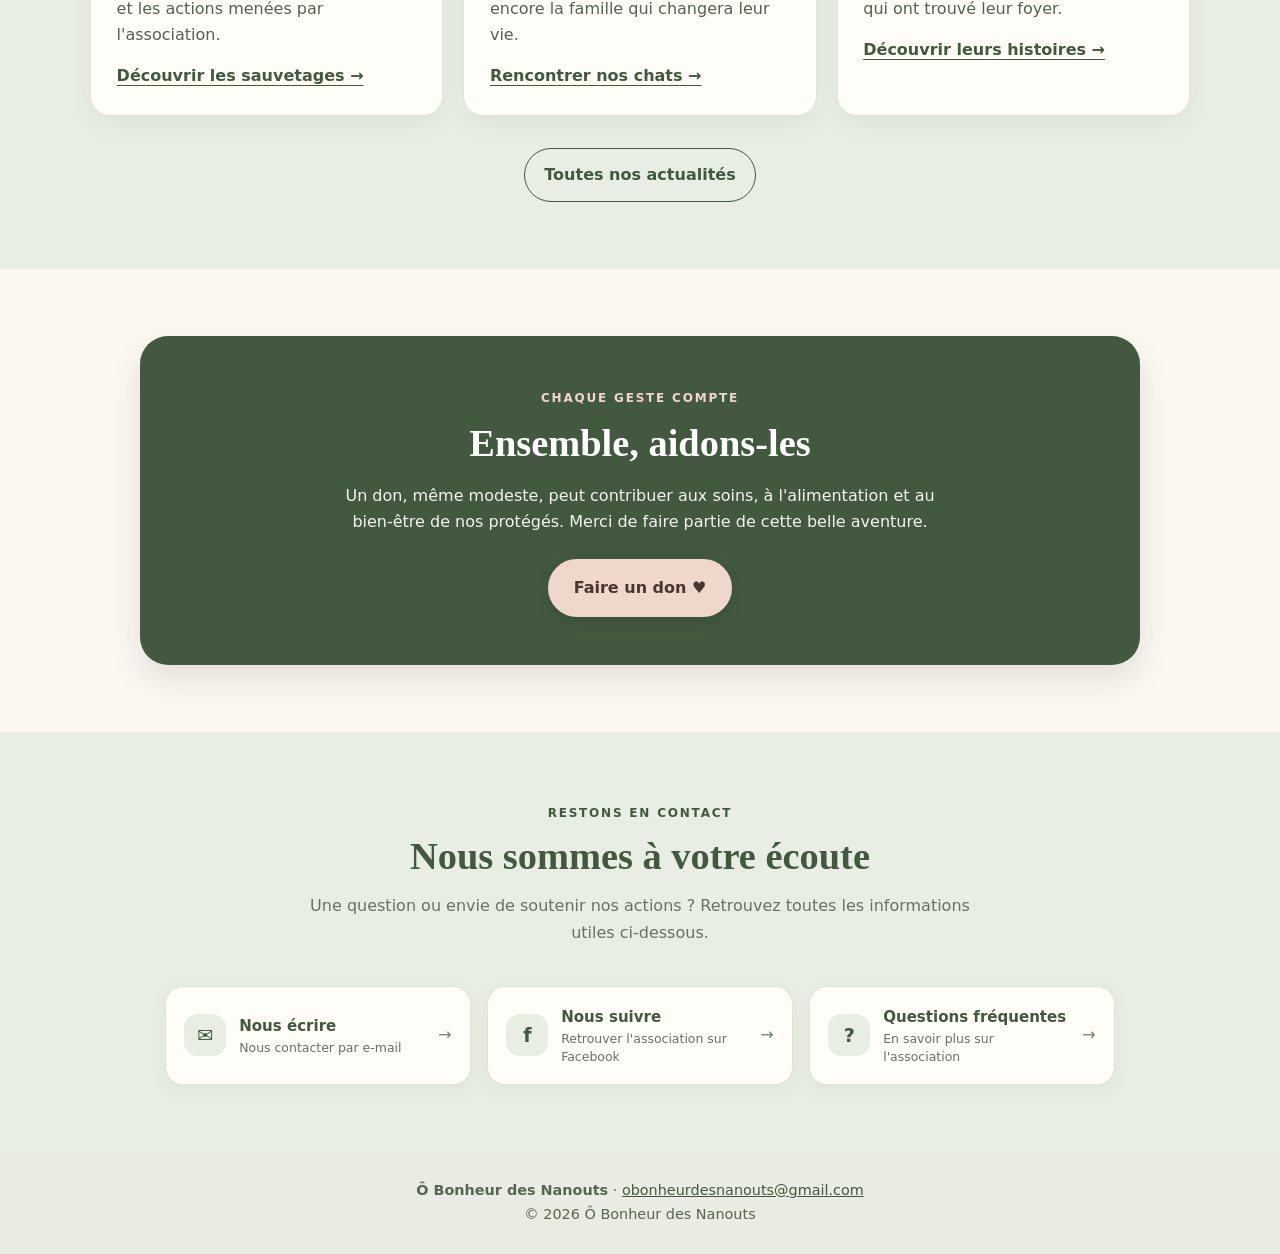
==== commit fa9caf52: "Revise main navigation links and aria-label Updated navigation links and aria-label for main navigat" ====
--- a/index.html
+++ b/index.html
@@ -7,7 +7,21 @@
 
   <title>Ô Bonheur des Nanouts | Association loi 1901</title>
   <meta name="description" content="Ô Bonheur des Nanouts, association loi 1901 qui vient en aide aux chats dans le besoin et accompagne les sauvetages et les adoptions.">
-<meta name="theme-color" content="#71866b">
+  <meta name="theme-color" content="#71866b">
+
+  <!-- Icône du site -->
+  <link rel="icon" type="image/png" sizes="96x96" href="images/favicon.png">
+
+  <!-- Informations de partage -->
+  <meta property="og:title" content="Ô Bonheur des Nanouts | Association loi 1901">
+  <meta property="og:description" content="Ô Bonheur des Nanouts, association loi 1901 qui vient en aide aux chats dans le besoin et accompagne les sauvetages et les adoptions.">
+  <meta property="og:image" content="https://ded0um.github.io/ob/images/icone-partage.png">
+  <meta property="og:image:type" content="image/png">
+  <meta property="og:image:width" content="512">
+  <meta property="og:image:height" content="512">
+  <meta property="og:url" content="https://ded0um.github.io/ob/">
+  <meta property="og:type" content="website">
+
   <link rel="stylesheet" href="style.css">
 
   <!-- Styles réservés à l'intérieur de la page d'accueil -->
@@ -244,8 +258,6 @@
       flex-shrink: 0;
     }
 
-
-
     .floating-donate:hover {
       background: #fff1e9 !important;
       color: #49372f !important;
@@ -312,15 +324,14 @@
         ☰ Menu
       </button>
 
-      <nav class="main-nav" id="menu-principal" aria-label="Menu principal">
-<a href="index.html" aria-current="page">Accueil</a>
-        <a href="sauvetages.html">Nos sauvetages</a>
-        <a href="adoption.html">Chats à l'adoption</a>
-        <a href="familles.html">Ils ont trouvé leur famille</a>
-        <a href="actualites.html">Nos actualités</a>
-        <a href="faq.html">FAQ</a>
- <a class="nav-donate" href="faire-un-don.html">♡ Faire un don</a>
-      </nav>
+    <nav class="main-nav" id="menu-principal" aria-label="Navigation principale">
+      <a href="index.html" aria-current="page">Accueil</a>
+      <a href="nouvelles.html">Nos nouvelles</a>
+      <a href="adoption.html">Chats à l'adoption</a>
+      <a href="familles.html">Ils ont trouvé leur famille</a>
+      <a href="faq.html">FAQ</a>
+      <a class="nav-donate" href="faire-un-don.html">♡ Faire un don</a>
+    </nav>
 
     </div>
   </header>
@@ -360,7 +371,7 @@
 
         <div class="grid">
 
-          <article class="card">
+          <article class="card reveal">
             <div class="card-icon" aria-hidden="true">🐾</div>
             <h3>Protéger</h3>
             <p>
@@ -368,7 +379,7 @@
             </p>
           </article>
 
-          <article class="card">
+          <article class="card reveal">
             <div class="card-icon" aria-hidden="true">♡</div>
             <h3>Prendre soin</h3>
             <p>
@@ -377,7 +388,7 @@
             </p>
           </article>
 
-          <article class="card">
+          <article class="card reveal">
             <div class="card-icon" aria-hidden="true">⌂</div>
             <h3>Offrir une nouvelle vie</h3>
             <p>
@@ -412,7 +423,7 @@
 
         <div class="grid">
 
-          <article class="card">
+          <article class="card reveal">
             <div class="card-icon" aria-hidden="true">🐈</div>
             <h3>Nos sauvetages</h3>
             <p>
@@ -422,7 +433,7 @@
             <a href="sauvetages.html">Découvrir les sauvetages →</a>
           </article>
 
-          <article class="card">
+          <article class="card reveal">
             <div class="card-icon" aria-hidden="true">🏡</div>
             <h3>À l'adoption</h3>
             <p>
@@ -432,7 +443,7 @@
             <a href="adoption.html">Rencontrer nos chats →</a>
           </article>
 
-          <article class="card">
+          <article class="card reveal">
             <div class="card-icon" aria-hidden="true">♥</div>
             <h3>Une famille pour la vie</h3>
             <p>
@@ -457,7 +468,7 @@
     <section class="section">
       <div class="container">
 
-        <div class="donation-box">
+        <div class="donation-box reveal">
           <span class="eyebrow">Chaque geste compte</span>
 
           <h2>Ensemble, aidons-les</h2>
@@ -491,7 +502,7 @@
 
         <div class="contact-links">
 
-          <a class="contact-link" href="mailto:obonheurdesnanouts@gmail.com">
+          <a class="contact-link reveal" href="mailto:obonheurdesnanouts@gmail.com">
             <span class="contact-icon" aria-hidden="true">✉</span>
             <span class="contact-text">
               <strong>Nous écrire</strong>
@@ -501,7 +512,7 @@
           </a>
 
           <a
-            class="contact-link"
+            class="contact-link reveal"
             href="https://www.facebook.com/share/19uXb3B98p/"
             target="_blank"
             rel="noopener noreferrer">
@@ -513,7 +524,7 @@
             <span class="contact-arrow" aria-hidden="true">→</span>
           </a>
 
-          <a class="contact-link" href="faq.html">
+          <a class="contact-link reveal" href="faq.html">
             <span class="contact-icon" aria-hidden="true">?</span>
             <span class="contact-text">
               <strong>Questions fréquentes</strong>
@@ -530,14 +541,12 @@
   </main>
 
   <!-- PIED DE PAGE EXISTANT -->
-<footer class="site-footer"><div class="footer-inner"><strong>Ô Bonheur des Nanouts</strong> · <a href="mailto:obonheurdesnanouts@gmail.com">obonheurdesnanouts@gmail.com</a><br><span>© <span id="year">2026</span> Ô Bonheur des Nanouts</span></div></footer>
-<a class="btn floating-donate" href="faire-un-don.html" aria-label="Faire un don">♡ Faire un don</a>
-<div class="photo-modal" aria-hidden="true" role="dialog" aria-label="Photo agrandie"><button type="button" aria-label="Fermer la photo">×</button><img src="" alt=""></div>
+  <footer class="site-footer"><div class="footer-inner"><strong>Ô Bonheur des Nanouts</strong> · <a href="mailto:obonheurdesnanouts@gmail.com">obonheurdesnanouts@gmail.com</a><br><span>© <span id="year">2026</span> Ô Bonheur des Nanouts</span></div></footer>
+  <a class="btn floating-donate" href="faire-un-don.html" aria-label="Faire un don">♡ Faire un don</a>
+  <div class="photo-modal" aria-hidden="true" role="dialog" aria-label="Photo agrandie"><button type="button" aria-label="Fermer la photo">×</button><img src="" alt=""></div>
 
   <!-- SCRIPTS EXISTANTS -->
   <script src="script.js"></script>
 
- 
-
 </body>
 </html>
--- a/style.css
+++ b/style.css
@@ -20,3 +20,15 @@
   background-color: #d5e3cf;
   color: #30472e;
 }
+
+
+/* Révélation en cascade : les éléments suivis dans une grille
+   apparaissent légèrement décalés (2e, 3e, 4e...) */
+.reveal:nth-child(2)  { transition-delay: .08s; }
+.reveal:nth-child(3)  { transition-delay: .16s; }
+.reveal:nth-child(4)  { transition-delay: .24s; }
+
+/* Sur mobile, les animations partent vite : pas de décalage */
+@media (max-width: 700px) {
+  .reveal { transition-delay: 0s !important; }
+}
